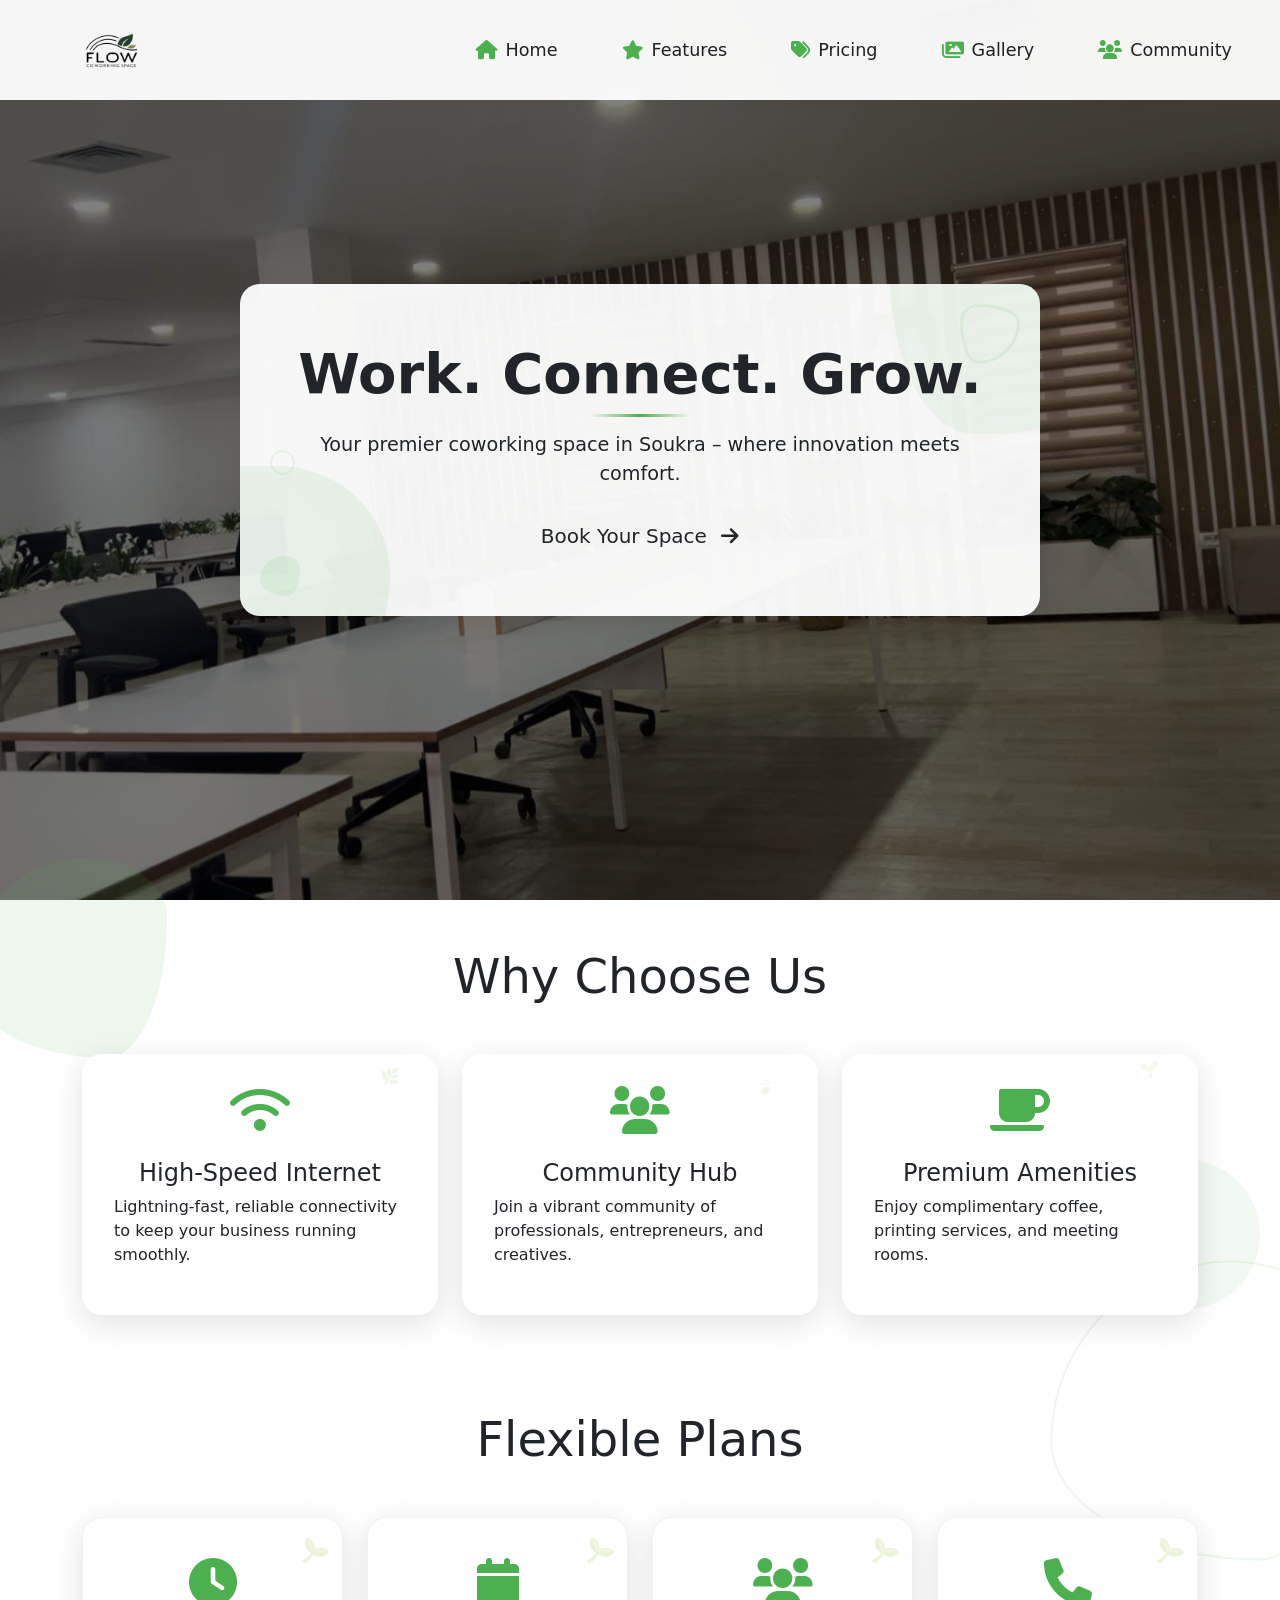
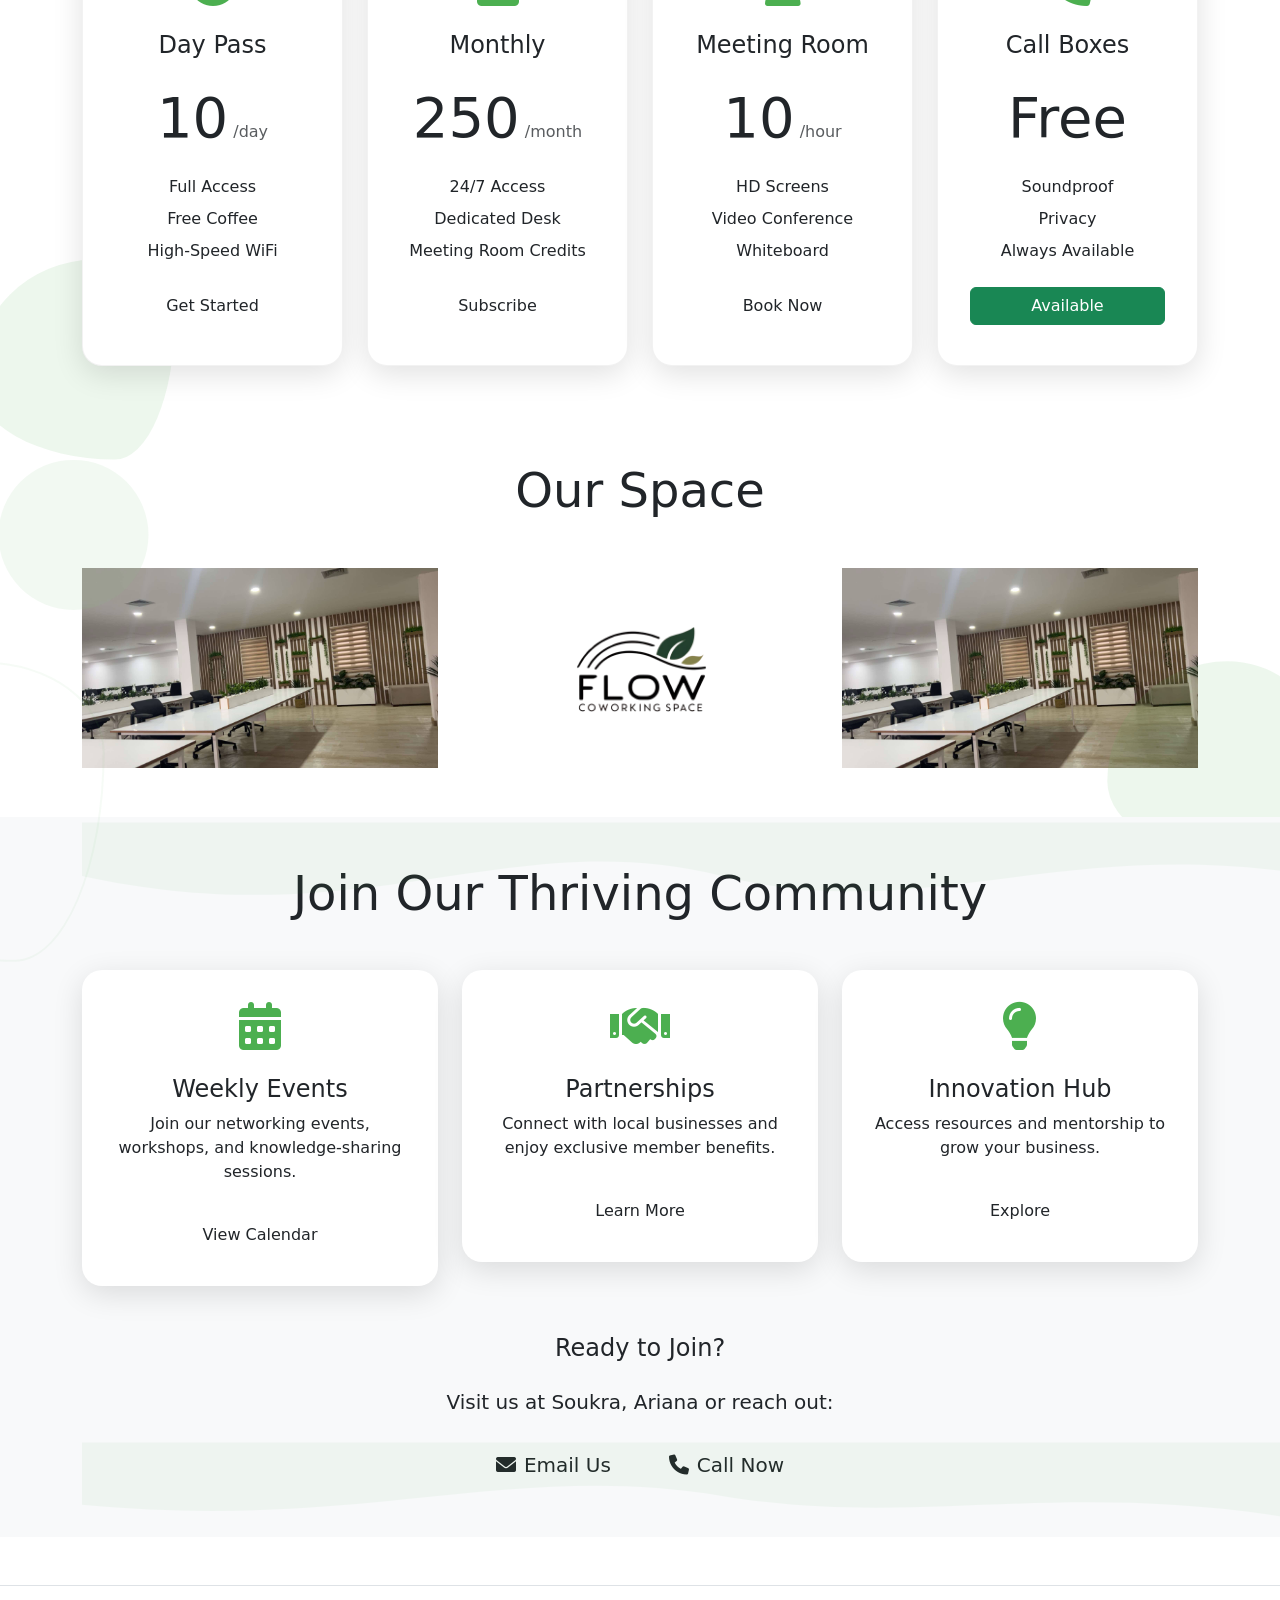
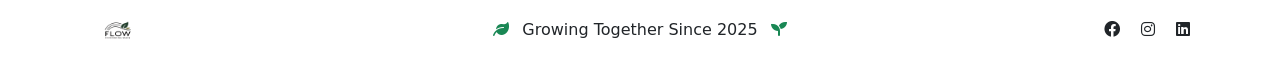
==== index.html @ 44609d6d "Flow" ====
<!DOCTYPE html>
<html lang="en">
<head>
    <meta charset="UTF-8">
    <meta name="viewport" content="width=device-width, initial-scale=1.0">
    <meta name="description" content="Flow Coworking Space in Soukra - Your premier workspace solution with high-speed internet, meeting rooms, and a vibrant community of professionals.">
    <meta name="keywords" content="coworking, Soukra, workspace, meeting rooms, business community, startup space, Tunisia">
    <meta name="author" content="Flow Coworking Space">
    
    <!-- Open Graph / Facebook -->
    <meta property="og:type" content="website">
    <meta property="og:url" content="https://flowcowork.com/">
    <meta property="og:title" content="Flow Coworking Space - Work. Connect. Grow.">
    <meta property="og:description" content="Your premier coworking space in Soukra – where innovation meets comfort.">
    <meta property="og:image" content="assets/6af0d27f-ff20-4c68-9675-680c98520a3d.jpg">

    <!-- Twitter -->
    <meta property="twitter:card" content="summary_large_image">
    <meta property="twitter:url" content="https://flowcowork.com/">
    <meta property="twitter:title" content="Flow Coworking Space - Work. Connect. Grow.">
    <meta property="twitter:description" content="Your premier coworking space in Soukra – where innovation meets comfort.">
    <meta property="twitter:image" content="assets/6af0d27f-ff20-4c68-9675-680c98520a3d.jpg">

    <title>Flow Coworking Space - Premier Workspace in Soukra</title>
    <link rel="icon" type="image/png" href="assets/logo.png">
    <link href="https://cdn.jsdelivr.net/npm/bootstrap@5.3.0/dist/css/bootstrap.min.css" rel="stylesheet">
    <link rel="stylesheet" href="https://cdnjs.cloudflare.com/ajax/libs/font-awesome/6.0.0/css/all.min.css">
    <link rel="stylesheet" href="styles.css">
</head>
<body>
    <header>
        <div class="nav-container">
            <div class="logo-container">
                <a href="#" class="logo">
                    <img src="assets/logo.png" alt="Flow Logo">
                </a>
            </div>
            <nav class="nav-menu">
                <div class="nav-item">
                    <a href="#home">
                        <i class="fas fa-home"></i>
                        <span>Home</span>
                    </a>
                </div>
                <div class="nav-item">
                    <a href="#features">
                        <i class="fas fa-star"></i>
                        <span>Features</span>
                    </a>
                </div>
                <div class="nav-item">
                    <a href="#pricing">
                        <i class="fas fa-tags"></i>
                        <span>Pricing</span>
                    </a>
                </div>
                <div class="nav-item">
                    <a href="#gallery">
                        <i class="fas fa-images"></i>
                        <span>Gallery</span>
                    </a>
                </div>
                <div class="nav-item">
                    <a href="#community">
                        <i class="fas fa-users"></i>
                        <span>Community</span>
                    </a>
                </div>
            </nav>
        </div>
    </header>

    <section id="home">
        <div class="hero-content">
            <div class="hero-shape hero-shape-1"></div>
            <div class="hero-shape hero-shape-2"></div>
            <div class="hero-shape hero-shape-3"></div>
            <h1 class="display-4 fw-bold">Work. Connect. Grow.</h1>
            <p class="lead mb-4">Your premier coworking space in Soukra – where innovation meets comfort.</p>
            <a href="#pricing" class="btn btn-lg">
                Book Your Space
                <i class="fas fa-arrow-right ms-2"></i>
            </a>
        </div>
    </section>

    <section id="features" class="container py-5 position-relative">
        <div class="section-shape leaf-shape" style="top: -50px; left: -100px;"></div>
        <div class="section-shape circle-shape" style="bottom: 50px; right: -50px;"></div>
        <h2 class="text-center display-5 mb-5">Why Choose Us</h2>
        <div class="row g-4">
            <div class="col-md-4">
                <div class="feature-card">
                    <div class="section-shape" style="width: 50px; height: 50px; top: 10px; right: 10px; opacity: 0.1;">
                        🌿
                    </div>
                    <div class="text-center mb-4">
                        <i class="fas fa-wifi fa-3x" style="color: var(--primary)"></i>
                    </div>
                    <h3 class="text-center h4">High-Speed Internet</h3>
                    <p>Lightning-fast, reliable connectivity to keep your business running smoothly.</p>
                </div>
            </div>
            <div class="col-md-4">
                <div class="feature-card">
                    <div class="section-shape" style="width: 50px; height: 50px; top: 10px; right: 10px; opacity: 0.1;">
                        🍃
                    </div>
                    <div class="text-center mb-4">
                        <i class="fas fa-users fa-3x" style="color: var(--primary)"></i>
                    </div>
                    <h3 class="text-center h4">Community Hub</h3>
                    <p>Join a vibrant community of professionals, entrepreneurs, and creatives.</p>
                </div>
            </div>
            <div class="col-md-4">
                <div class="feature-card">
                    <div class="section-shape" style="width: 50px; height: 50px; top: 10px; right: 10px; opacity: 0.1;">
                        🌱
                    </div>
                    <div class="text-center mb-4">
                        <i class="fas fa-coffee fa-3x" style="color: var(--primary)"></i>
                    </div>
                    <h3 class="text-center h4">Premium Amenities</h3>
                    <p>Enjoy complimentary coffee, printing services, and meeting rooms.</p>
                </div>
            </div>
        </div>
    </section>

    <section id="pricing" class="container py-5 position-relative">
        <div class="section-shape wave-shape" style="top: -100px; right: -150px;"></div>
        <div class="section-shape leaf-shape" style="bottom: -50px; left: -100px;"></div>
        <h2 class="text-center display-5 mb-5">Flexible Plans</h2>
        <div class="row g-4">
            <div class="col-md-3">
                <div class="price-card text-center">
                    <div class="mb-4">
                        <i class="fas fa-clock fa-3x" style="color: var(--primary)"></i>
                    </div>
                    <h3 class="h4 mb-4">Day Pass</h3>
                    <div class="price mb-4">
                        <span class="display-4">10</span>
                        <span class="text-muted">/day</span>
                    </div>
                    <ul class="list-unstyled mb-4">
                        <li class="mb-2">Full Access</li>
                        <li class="mb-2">Free Coffee</li>
                        <li class="mb-2">High-Speed WiFi</li>
                    </ul>
                    <a href="#contact" class="btn w-100">Get Started</a>
                </div>
            </div>
            <div class="col-md-3">
                <div class="price-card text-center">
                    <div class="mb-4">
                        <i class="fas fa-calendar fa-3x" style="color: var(--primary)"></i>
                    </div>
                    <h3 class="h4 mb-4">Monthly</h3>
                    <div class="price mb-4">
                        <span class="display-4">250</span>
                        <span class="text-muted">/month</span>
                    </div>
                    <ul class="list-unstyled mb-4">
                        <li class="mb-2">24/7 Access</li>
                        <li class="mb-2">Dedicated Desk</li>
                        <li class="mb-2">Meeting Room Credits</li>
                    </ul>
                    <a href="#contact" class="btn w-100">Subscribe</a>
                </div>
            </div>
            <div class="col-md-3">
                <div class="price-card text-center">
                    <div class="mb-4">
                        <i class="fas fa-users fa-3x" style="color: var(--primary)"></i>
                    </div>
                    <h3 class="h4 mb-4">Meeting Room</h3>
                    <div class="price mb-4">
                        <span class="display-4">10</span>
                        <span class="text-muted">/hour</span>
                    </div>
                    <ul class="list-unstyled mb-4">
                        <li class="mb-2">HD Screens</li>
                        <li class="mb-2">Video Conference</li>
                        <li class="mb-2">Whiteboard</li>
                    </ul>
                    <a href="#contact" class="btn w-100">Book Now</a>
                </div>
            </div>
            <div class="col-md-3">
                <div class="price-card text-center">
                    <div class="mb-4">
                        <i class="fas fa-phone fa-3x" style="color: var(--primary)"></i>
                    </div>
                    <h3 class="h4 mb-4">Call Boxes</h3>
                    <div class="price mb-4">
                        <span class="display-4">Free</span>
                    </div>
                    <ul class="list-unstyled mb-4">
                        <li class="mb-2">Soundproof</li>
                        <li class="mb-2">Privacy</li>
                        <li class="mb-2">Always Available</li>
                    </ul>
                    <button class="btn btn-success w-100">Available</button>
                </div>
            </div>
        </div>
    </section>

    <section id="gallery" class="container py-5 position-relative">
        <div class="section-shape circle-shape" style="top: 50px; left: -75px;"></div>
        <div class="section-shape leaf-shape" style="bottom: -50px; right: -100px;"></div>
        <h2 class="text-center display-5 mb-5">Our Space</h2>
        <div class="row g-4">
            <div class="col-md-4">
                <img src="assets/6af0d27f-ff20-4c68-9675-680c98520a3d.jpg" alt="Workspace" class="gallery-image img-fluid w-100">
            </div>
            <div class="col-md-4">
                <img src="assets/logo.png" alt="Flow Logo" class="gallery-image img-fluid w-100">
            </div>
            <div class="col-md-4">
                <img src="assets/6af0d27f-ff20-4c68-9675-680c98520a3d.jpg" alt="Meeting Space" class="gallery-image img-fluid w-100">
            </div>
        </div>
    </section>

    <section id="community" class="py-5 bg-light position-relative">
        <div class="section-shape wave-shape" style="top: -150px; left: -200px; opacity: 0.05;"></div>
        <div class="container">
            <div class="section-decorator top">
                <svg viewBox="0 0 1440 100">
                    <path d="M0,60 C320,130 480,0 720,60 C960,120 1120,0 1440,70 L1440,0 L0,0 Z" />
                </svg>
            </div>
            
            <h2 class="text-center display-5 mb-5">Join Our Thriving Community</h2>
            <div class="row g-4">
                <div class="col-md-4">
                    <div class="feature-card text-center">
                        <div class="mb-4">
                            <i class="fas fa-calendar-alt fa-3x" style="color: var(--primary)"></i>
                        </div>
                        <h3 class="h4">Weekly Events</h3>
                        <p>Join our networking events, workshops, and knowledge-sharing sessions.</p>
                        <a href="events.html" class="btn mt-3">View Calendar</a>
                    </div>
                </div>
                <div class="col-md-4">
                    <div class="feature-card text-center">
                        <div class="mb-4">
                            <i class="fas fa-handshake fa-3x" style="color: var(--primary)"></i>
                        </div>
                        <h3 class="h4">Partnerships</h3>
                        <p>Connect with local businesses and enjoy exclusive member benefits.</p>
                        <a href="partnerships.html" class="btn mt-3">Learn More</a>
                    </div>
                </div>
                <div class="col-md-4">
                    <div class="feature-card text-center">
                        <div class="mb-4">
                            <i class="fas fa-lightbulb fa-3x" style="color: var(--primary)"></i>
                        </div>
                        <h3 class="h4">Innovation Hub</h3>
                        <p>Access resources and mentorship to grow your business.</p>
                        <a href="events.html#innovation-events" class="btn mt-3">Explore</a>
                    </div>
                </div>
            </div>

            <div class="text-center mt-5">
                <h3 class="h4 mb-4">Ready to Join?</h3>
                <p class="lead mb-4">Visit us at Soukra, Ariana or reach out:</p>
                <div class="d-flex justify-content-center gap-4">
                    <a href="mailto:info@flowcowork.com" class="btn btn-lg">
                        <i class="fas fa-envelope me-2"></i>Email Us
                    </a>
                    <a href="tel:+21612345678" class="btn btn-lg">
                        <i class="fas fa-phone me-2"></i>Call Now
                    </a>
                </div>
            </div>

            <div class="section-decorator bottom">
                <svg viewBox="0 0 1440 100">
                    <path d="M0,0 C320,70 480,0 720,40 C960,80 1120,0 1440,30 L1440,100 L0,100 Z" />
                </svg>
            </div>
        </div>
    </section>

    <footer class="bg-white border-top py-4 mt-5">
        <div class="container">
            <div class="row align-items-center">
                <div class="col-md-4 text-center text-md-start">
                    <img src="assets/logo.png" alt="Flow Logo" style="height: 40px;">
                </div>
                <div class="col-md-4 text-center my-3 my-md-0">
                    <p class="mb-0">
                        <i class="fas fa-leaf text-success me-2"></i>
                        Growing Together Since 2025
                        <i class="fas fa-seedling text-success ms-2"></i>
                    </p>
                </div>
                <div class="col-md-4 text-center text-md-end">
                    <div class="social-links">
                        <a href="#" class="text-dark mx-2"><i class="fab fa-facebook"></i></a>
                        <a href="#" class="text-dark mx-2"><i class="fab fa-instagram"></i></a>
                        <a href="#" class="text-dark mx-2"><i class="fab fa-linkedin"></i></a>
                    </div>
                </div>
            </div>
        </div>
    </footer>

    <script src="https://cdn.jsdelivr.net/npm/bootstrap@5.3.0/dist/js/bootstrap.bundle.min.js"></script>
    <script src="script.js"></script>
</body>
</html>
---- styles.css ----
/* Import fonts */
@import url('https://fonts.googleapis.com/css2?family=Geist:wght@300;400;500;600;700&display=swap');

:root {
    --primary: #4CAF50;
    --primary-light: #81C784;
    --primary-dark: #388E3C;
    --text-dark: #212121;
    --text-light: #757575;
    --background: #ffffff;
    --card-shadow: 0 8px 30px rgba(0,0,0,0.12);
    --hover-shadow: 0 12px 40px rgba(0,0,0,0.15);
}

/* Improved Navbar Styles */
header {
    background-color: rgba(255, 255, 255, 0.95);
    position: fixed;
    width: 100%;
    top: 0;
    z-index: 1000;
    transition: all 0.5s ease;
    height: 100px;
    display: flex;
    align-items: center;
}

.nav-container {
    display: flex;
    justify-content: space-between;
    align-items: center;
    width: 100%;
    padding: 0 2rem;
    position: relative;
}

/* Enhanced Logo Container */
.logo-container {
    position: relative;
    display: flex;
    align-items: center;
    height: 90px;
    padding: 0.5rem;
}

.logo img {
    height: 80px;
    width: auto;
    transition: all 0.5s ease;
    position: relative;
    z-index: 2;
}

/* Nature-inspired shapes for sections */
.section-shape {
    position: absolute;
    pointer-events: none;
    opacity: 0.1;
    z-index: 0;
}

.leaf-shape {
    width: 200px;
    height: 200px;
    background: var(--primary);
    border-radius: 60% 40% 30% 70% / 60% 30% 70% 40%;
    animation: floatAnimation 8s ease-in-out infinite;
}

.circle-shape {
    width: 150px;
    height: 150px;
    background: var(--primary-light);
    border-radius: 50%;
    animation: pulseAnimation 6s ease-in-out infinite;
}

.wave-shape {
    width: 300px;
    height: 300px;
    border: 2px solid var(--primary);
    border-radius: 60% 40% 30% 70% / 60% 30% 70% 40%;
    animation: rotateAnimation 15s linear infinite;
}

/* Feature Cards with Nature Theme */
.feature-card {
    background: white;
    padding: 2rem;
    border-radius: 20px;
    box-shadow: var(--card-shadow);
    transition: all 0.3s ease;
    position: relative;
    overflow: hidden;
    z-index: 1;
}

.feature-card::before {
    content: '';
    position: absolute;
    top: -50%;
    left: -50%;
    width: 200%;
    height: 200%;
    background: radial-gradient(circle, var(--primary-light) 0%, transparent 70%);
    opacity: 0;
    z-index: -1;
    transition: all 0.5s ease;
    transform: translate(100%, 100%);
}

.feature-card:hover::before {
    opacity: 0.1;
    transform: translate(0, 0);
}

/* Price Cards with Nature Theme */
.price-card {
    background: white;
    padding: 2.5rem 2rem;
    border-radius: 20px;
    box-shadow: var(--card-shadow);
    transition: all 0.3s ease;
    position: relative;
    overflow: hidden;
    border: 1px solid rgba(0,0,0,0.05);
}

.price-card::before {
    content: '🌱';
    position: absolute;
    top: 1rem;
    right: 1rem;
    font-size: 1.5rem;
    opacity: 0.2;
    transform: rotate(45deg);
    transition: all 0.3s ease;
}

.price-card:hover::before {
    transform: rotate(405deg);
    opacity: 1;
}

/* Section Decorations */
.section-decorator {
    position: absolute;
    width: 100%;
    height: 100px;
    overflow: hidden;
    pointer-events: none;
}

.section-decorator.top {
    top: 0;
}

.section-decorator.bottom {
    bottom: 0;
    transform: rotate(180deg);
}

.section-decorator svg {
    fill: var(--primary);
    opacity: 0.05;
    width: 100%;
    height: 100%;
}

/* Nature-inspired Animations */
@keyframes floatAnimation {
    0%, 100% {
        transform: translate(0, 0) rotate(0);
    }
    50% {
        transform: translate(0, -20px) rotate(5deg);
    }
}

@keyframes pulseAnimation {
    0%, 100% {
        transform: scale(1);
        opacity: 0.1;
    }
    50% {
        transform: scale(1.1);
        opacity: 0.15;
    }
}

@keyframes rotateAnimation {
    from {
        transform: rotate(0deg);
    }
    to {
        transform: rotate(360deg);
    }
}

/* Rest of your existing styles */
.nav-menu {
    display: flex;
    gap: 2rem;
}

.nav-item {
    position: relative;
    padding: 0.5rem 1rem;
}

.nav-item a {
    color: var(--text-dark);
    text-decoration: none;
    font-weight: 500;
    font-size: 1.1rem;
    display: flex;
    align-items: center;
    gap: 0.5rem;
}

/* Make icons green */
.nav-item a i {
    color: var(--primary);
    font-size: 1.2rem;
}

/* Hero Section with Background Image */
#home {
    min-height: 100vh;
    position: relative;
    display: flex;
    align-items: center;
    justify-content: center;
    text-align: center;
    padding: 0 1rem;
    overflow: hidden;
    background: linear-gradient(rgba(0, 0, 0, 0.5), rgba(0, 0, 0, 0.5)), url('assets/6af0d27f-ff20-4c68-9675-680c98520a3d.jpg');
    background-size: cover;
    background-position: center;
    background-attachment: fixed;
}

.hero-content {
    background: rgba(255, 255, 255, 0.95);
    padding: 3.5rem;
    border-radius: 20px;
    max-width: 800px;
    margin: 0 auto;
    box-shadow: var(--card-shadow);
    position: relative;
    overflow: hidden;
    z-index: 1;
}

/* Decorative shapes for hero content */
.hero-content::before,
.hero-content::after {
    content: '';
    position: absolute;
    width: 300px;
    height: 300px;
    border-radius: 62% 47% 82% 35% / 45% 45% 80% 66%;
    background: linear-gradient(45deg, var(--primary-light), var(--primary));
    opacity: 0.1;
    z-index: -1;
    animation: floatShape 20s linear infinite;
}

.hero-content::before {
    top: -150px;
    right: -150px;
    animation-delay: -5s;
}

.hero-content::after {
    bottom: -150px;
    left: -150px;
    animation-duration: 25s;
}

.hero-shape {
    position: absolute;
    z-index: -1;
    opacity: 0.1;
}

.hero-shape-1 {
    top: 20px;
    right: 20px;
    width: 60px;
    height: 60px;
    border: 3px solid var(--primary);
    border-radius: 30% 70% 70% 30% / 30% 30% 70% 70%;
    animation: rotateShape 10s linear infinite;
}

.hero-shape-2 {
    bottom: 20px;
    left: 20px;
    width: 40px;
    height: 40px;
    background: var(--primary);
    border-radius: 60% 40% 30% 70% / 60% 30% 70% 40%;
    animation: floatShape 8s ease-in-out infinite;
}

.hero-shape-3 {
    top: 50%;
    left: 30px;
    width: 25px;
    height: 25px;
    border: 2px solid var(--primary);
    border-radius: 50%;
    animation: pulseShape 4s ease-in-out infinite;
}

@keyframes rotateShape {
    from {
        transform: rotate(0deg);
    }
    to {
        transform: rotate(360deg);
    }
}

@keyframes floatShape {
    0%, 100% {
        transform: translate(0, 0) rotate(0deg);
    }
    25% {
        transform: translate(10px, -10px) rotate(5deg);
    }
    50% {
        transform: translate(0, -20px) rotate(10deg);
    }
    75% {
        transform: translate(-10px, -10px) rotate(5deg);
    }
}

@keyframes pulseShape {
    0%, 100% {
        transform: scale(1);
        opacity: 0.1;
    }
    50% {
        transform: scale(1.5);
        opacity: 0.2;
    }
}

/* Hero content text enhancements */
.hero-content h1 {
    position: relative;
    margin-bottom: 1.5rem;
}

.hero-content h1::after {
    content: '';
    position: absolute;
    bottom: -10px;
    left: 50%;
    transform: translateX(-50%);
    width: 100px;
    height: 3px;
    background: linear-gradient(90deg, transparent, var(--primary), transparent);
}

.hero-content p {
    font-size: 1.2rem;
    margin-bottom: 2rem;
    position: relative;
}

/* Rest of your existing styles... */
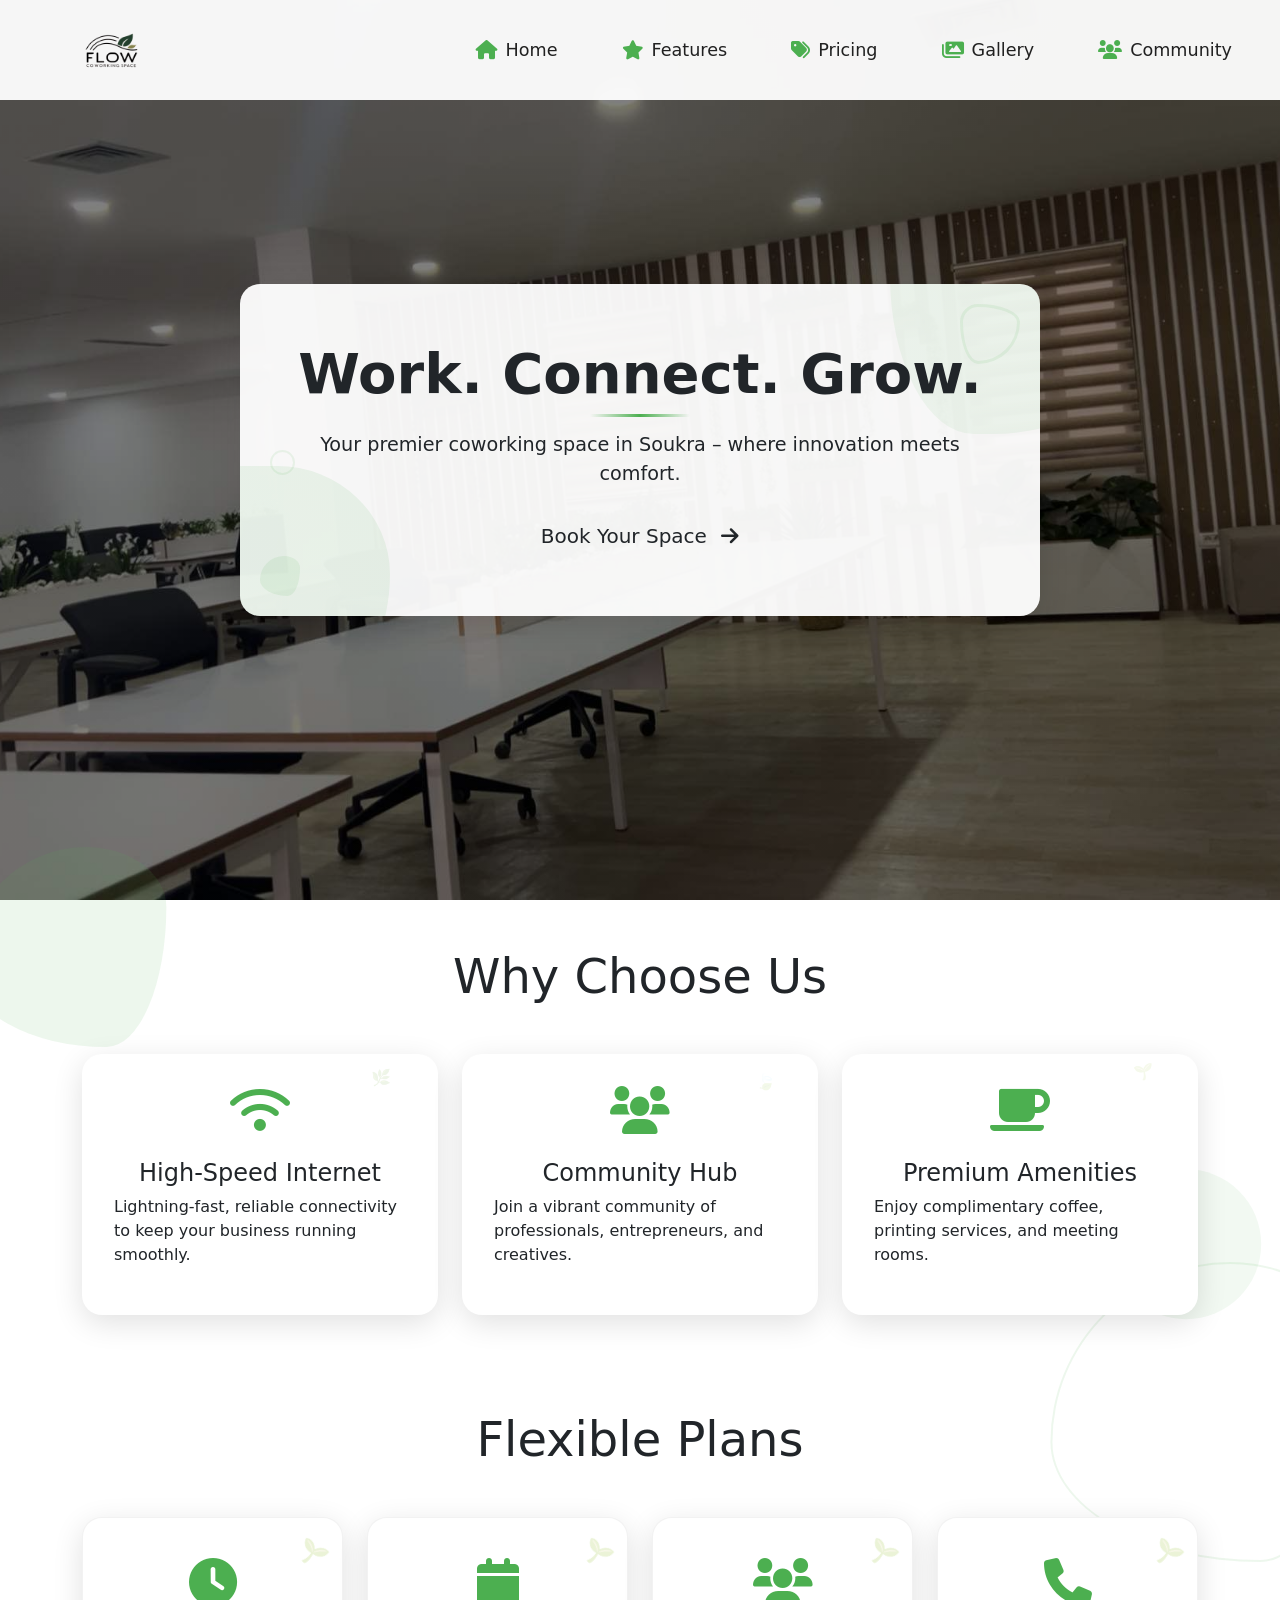
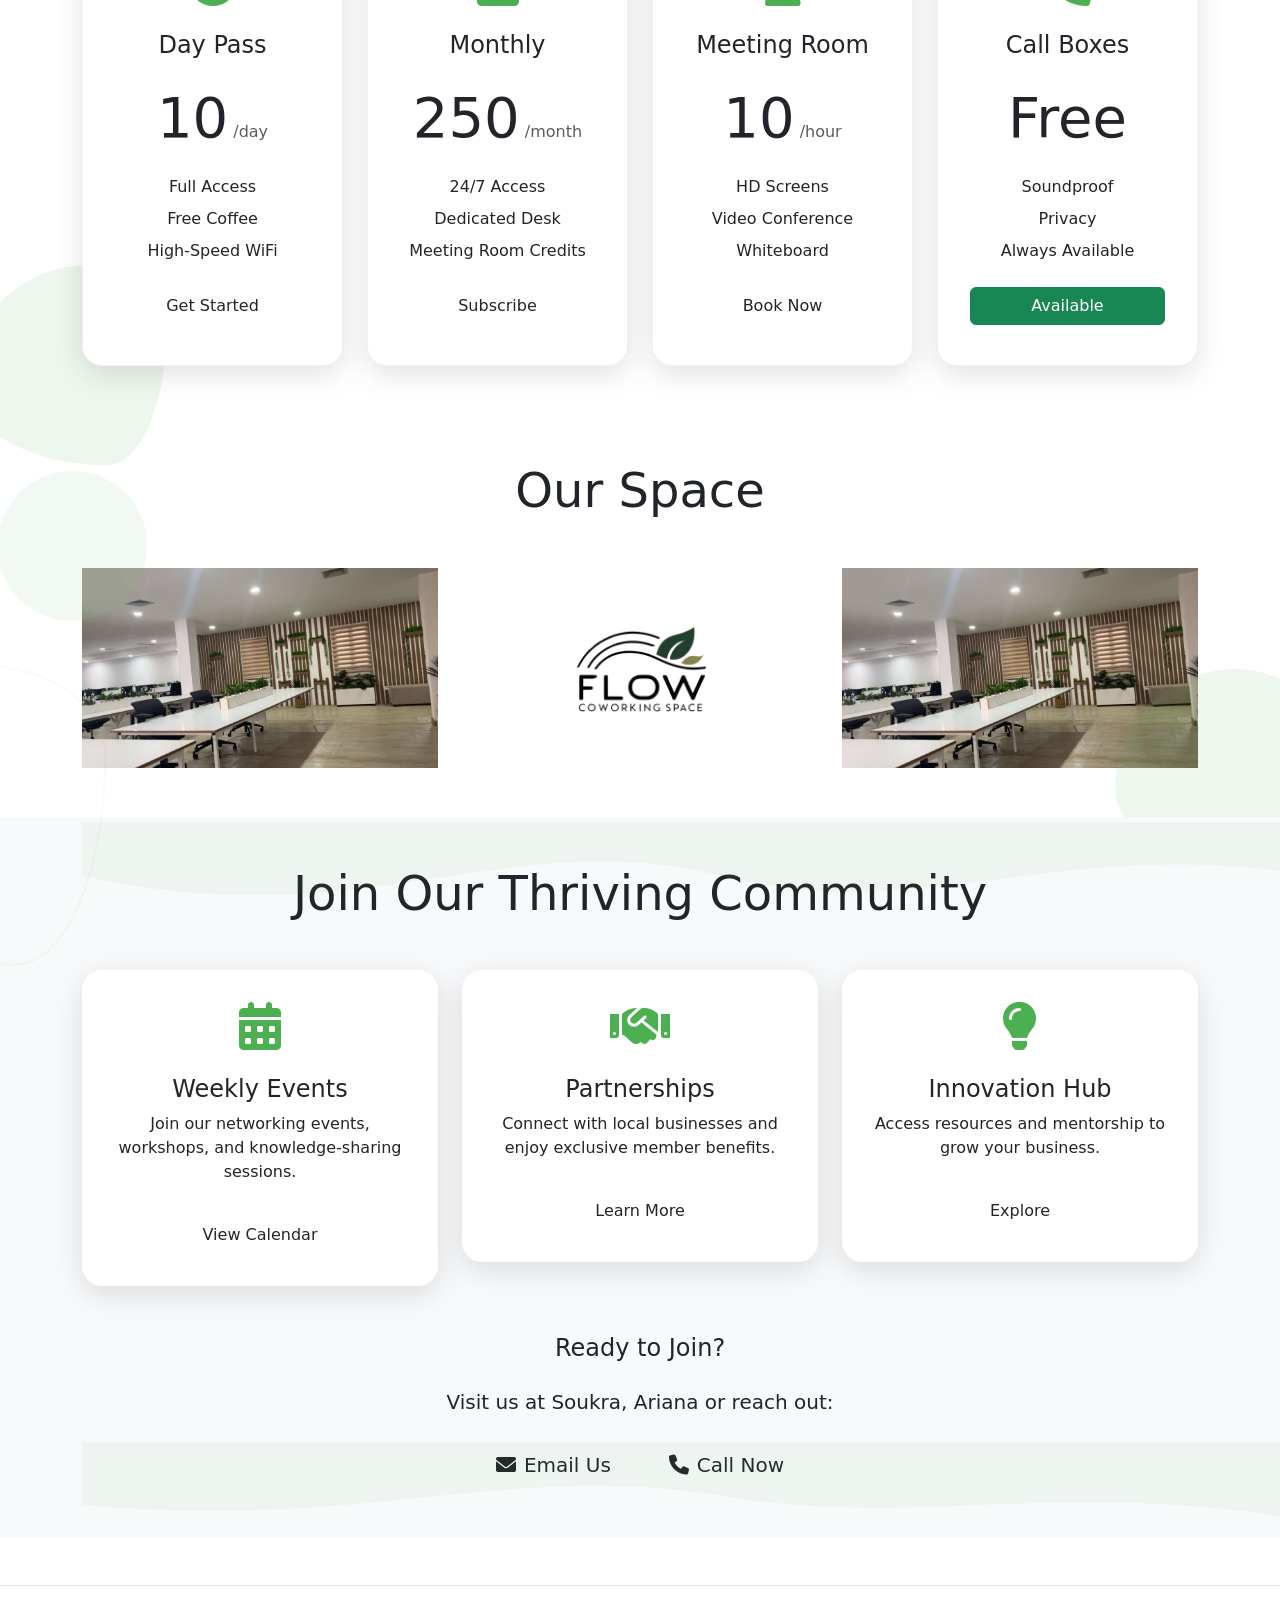
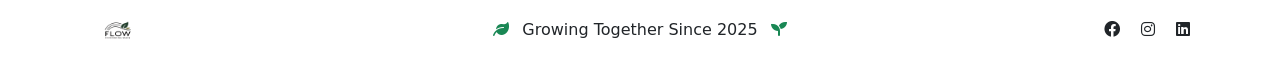
==== commit f8e5ce54: "responsive" ====
--- a/index.html
+++ b/index.html
@@ -35,6 +35,9 @@
                     <img src="assets/logo.png" alt="Flow Logo">
                 </a>
             </div>
+            <button class="mobile-menu-toggle" aria-label="Toggle mobile menu">
+                <i class="fas fa-bars"></i>
+            </button>
             <nav class="nav-menu">
                 <div class="nav-item">
                     <a href="#home">
--- a/styles.css
+++ b/styles.css
@@ -372,4 +372,125 @@
     position: relative;
 }
 
-/* Rest of your existing styles... */+/* Mobile menu styles */
+.mobile-menu-toggle {
+    display: none;
+    border: none;
+    background: none;
+    padding: 10px;
+    cursor: pointer;
+    z-index: 1001;
+}
+
+.mobile-menu-toggle i {
+    font-size: 1.5rem;
+    color: var(--primary);
+}
+
+/* Media Queries for Responsive Design */
+@media (max-width: 991px) {
+    .nav-menu {
+        position: fixed;
+        top: 0;
+        right: -100%;
+        width: 80%;
+        max-width: 400px;
+        height: 100vh;
+        background: white;
+        flex-direction: column;
+        padding: 80px 20px;
+        transition: 0.3s ease-in-out;
+        box-shadow: -5px 0 15px rgba(0,0,0,0.1);
+    }
+
+    .nav-menu.active {
+        right: 0;
+    }
+
+    .mobile-menu-toggle {
+        display: block;
+    }
+
+    .nav-item {
+        width: 100%;
+        padding: 1rem;
+        text-align: center;
+    }
+
+    .nav-item a {
+        justify-content: center;
+    }
+
+    /* Hero section adjustments */
+    .hero-content {
+        margin: 0 1rem;
+        padding: 2rem;
+    }
+
+    .hero-content h1 {
+        font-size: 2rem;
+    }
+
+    /* Cards adjustments */
+    .feature-card, .price-card {
+        height: auto;
+        margin-bottom: 1rem;
+    }
+
+    /* Price cards grid */
+    .price-card {
+        margin: 0 auto;
+        max-width: 350px;
+    }
+
+    /* Footer adjustments */
+    footer .row > div {
+        text-align: center !important;
+        margin: 10px 0;
+    }
+}
+
+@media (max-width: 768px) {
+    .container {
+        padding: 0 15px;
+    }
+
+    .hero-content {
+        padding: 1.5rem;
+    }
+
+    .hero-content h1 {
+        font-size: 1.8rem;
+    }
+
+    .hero-content p {
+        font-size: 1rem;
+    }
+
+    .section-shape {
+        display: none;
+    }
+
+    .btn-lg {
+        padding: 0.75rem 1.5rem;
+        font-size: 1rem;
+    }
+}
+
+@media (max-width: 576px) {
+    .logo img {
+        height: 50px;
+    }
+
+    .hero-content h1 {
+        font-size: 1.5rem;
+    }
+
+    .display-5 {
+        font-size: 1.8rem;
+    }
+
+    .price-card .display-4 {
+        font-size: 2rem;
+    }
+}
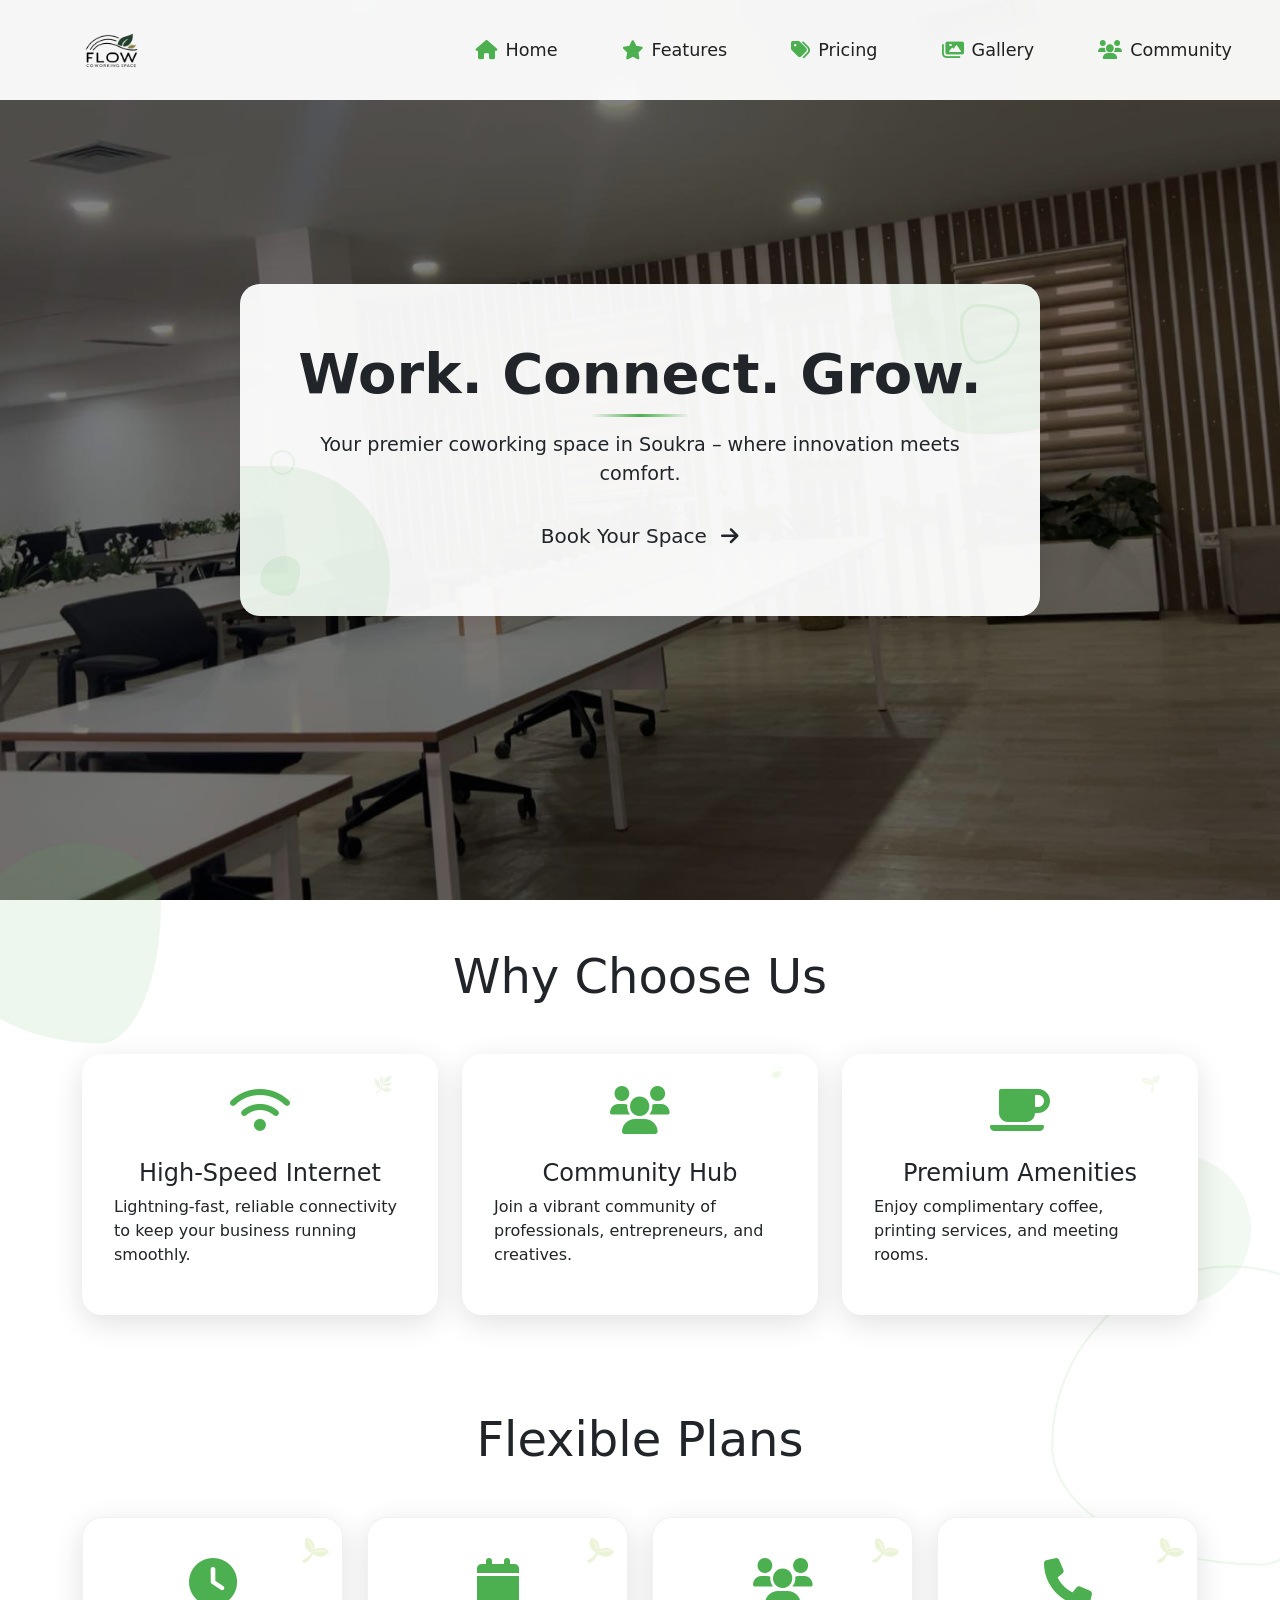
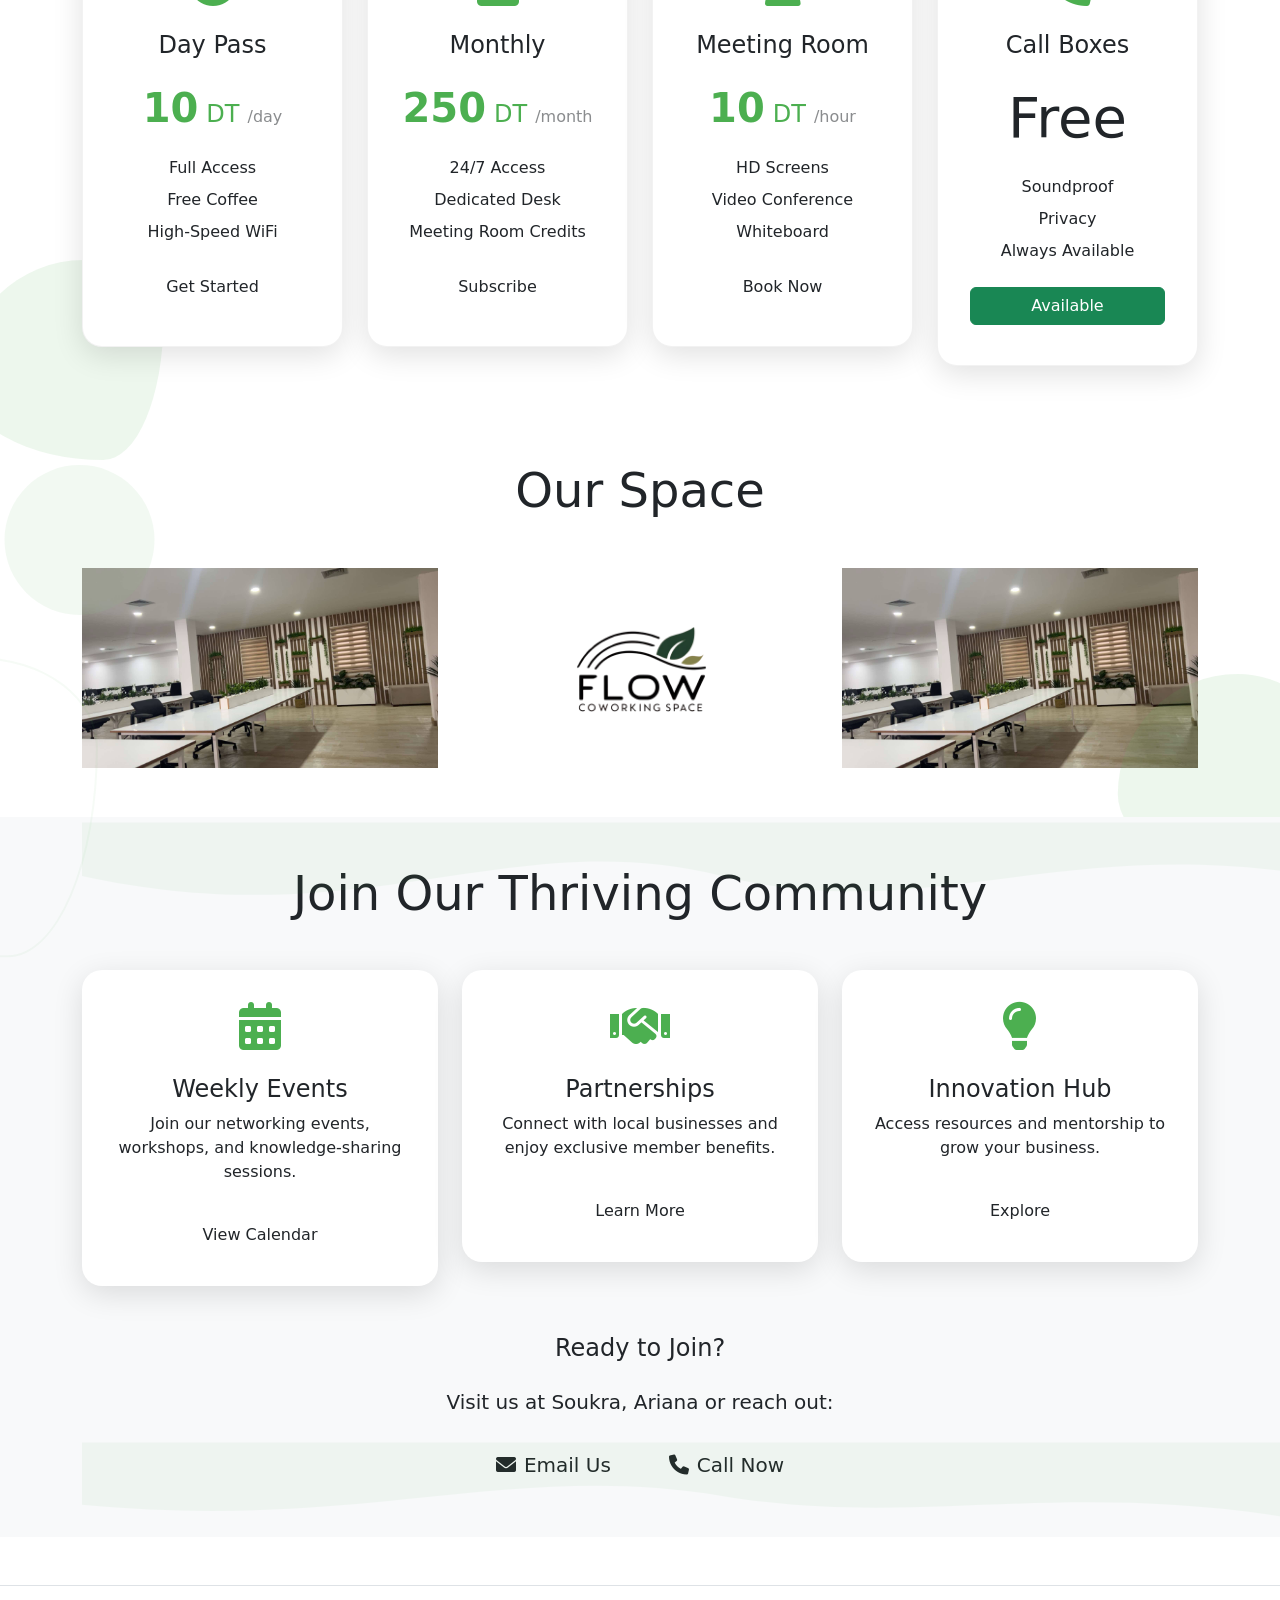
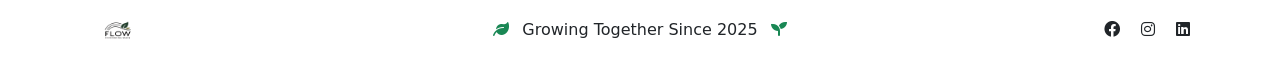
==== commit e0826eaa: "dt" ====
--- a/index.html
+++ b/index.html
@@ -143,8 +143,9 @@
                     </div>
                     <h3 class="h4 mb-4">Day Pass</h3>
                     <div class="price mb-4">
-                        <span class="display-4">10</span>
-                        <span class="text-muted">/day</span>
+                        <span class="amount display-4">10</span>
+                        <span class="currency display-4">DT</span>
+                        <span class="period text-muted">/day</span>
                     </div>
                     <ul class="list-unstyled mb-4">
                         <li class="mb-2">Full Access</li>
@@ -161,8 +162,9 @@
                     </div>
                     <h3 class="h4 mb-4">Monthly</h3>
                     <div class="price mb-4">
-                        <span class="display-4">250</span>
-                        <span class="text-muted">/month</span>
+                        <span class="amount display-4">250</span>
+                        <span class="currency display-4">DT</span>
+                        <span class="period text-muted">/month</span>
                     </div>
                     <ul class="list-unstyled mb-4">
                         <li class="mb-2">24/7 Access</li>
@@ -179,8 +181,9 @@
                     </div>
                     <h3 class="h4 mb-4">Meeting Room</h3>
                     <div class="price mb-4">
-                        <span class="display-4">10</span>
-                        <span class="text-muted">/hour</span>
+                        <span class="amount display-4">10</span>
+                        <span class="currency display-4">DT</span>
+                        <span class="period text-muted">/hour</span>
                     </div>
                     <ul class="list-unstyled mb-4">
                         <li class="mb-2">HD Screens</li>
--- a/styles.css
+++ b/styles.css
@@ -140,6 +140,33 @@
 .price-card:hover::before {
     transform: rotate(405deg);
     opacity: 1;
+}
+
+/* Price Styling */
+.price {
+    display: flex;
+    align-items: baseline;
+    justify-content: center;
+    gap: 0.25rem;
+}
+
+.price .amount {
+    font-size: 2.5rem;
+    font-weight: 600;
+    color: var(--primary);
+}
+
+.price .currency {
+    font-size: 1.5rem;
+    font-weight: 500;
+    color: var(--primary);
+    margin-left: 0.25rem;
+}
+
+.price .period {
+    font-size: 1rem;
+    opacity: 0.7;
+    margin-left: 0.25rem;
 }
 
 /* Section Decorations */
@@ -493,4 +520,16 @@
     .price-card .display-4 {
         font-size: 2rem;
     }
+
+    .price .amount {
+        font-size: 2rem;
+    }
+    
+    .price .currency {
+        font-size: 1.25rem;
+    }
+    
+    .price .period {
+        font-size: 0.9rem;
+    }
 }
